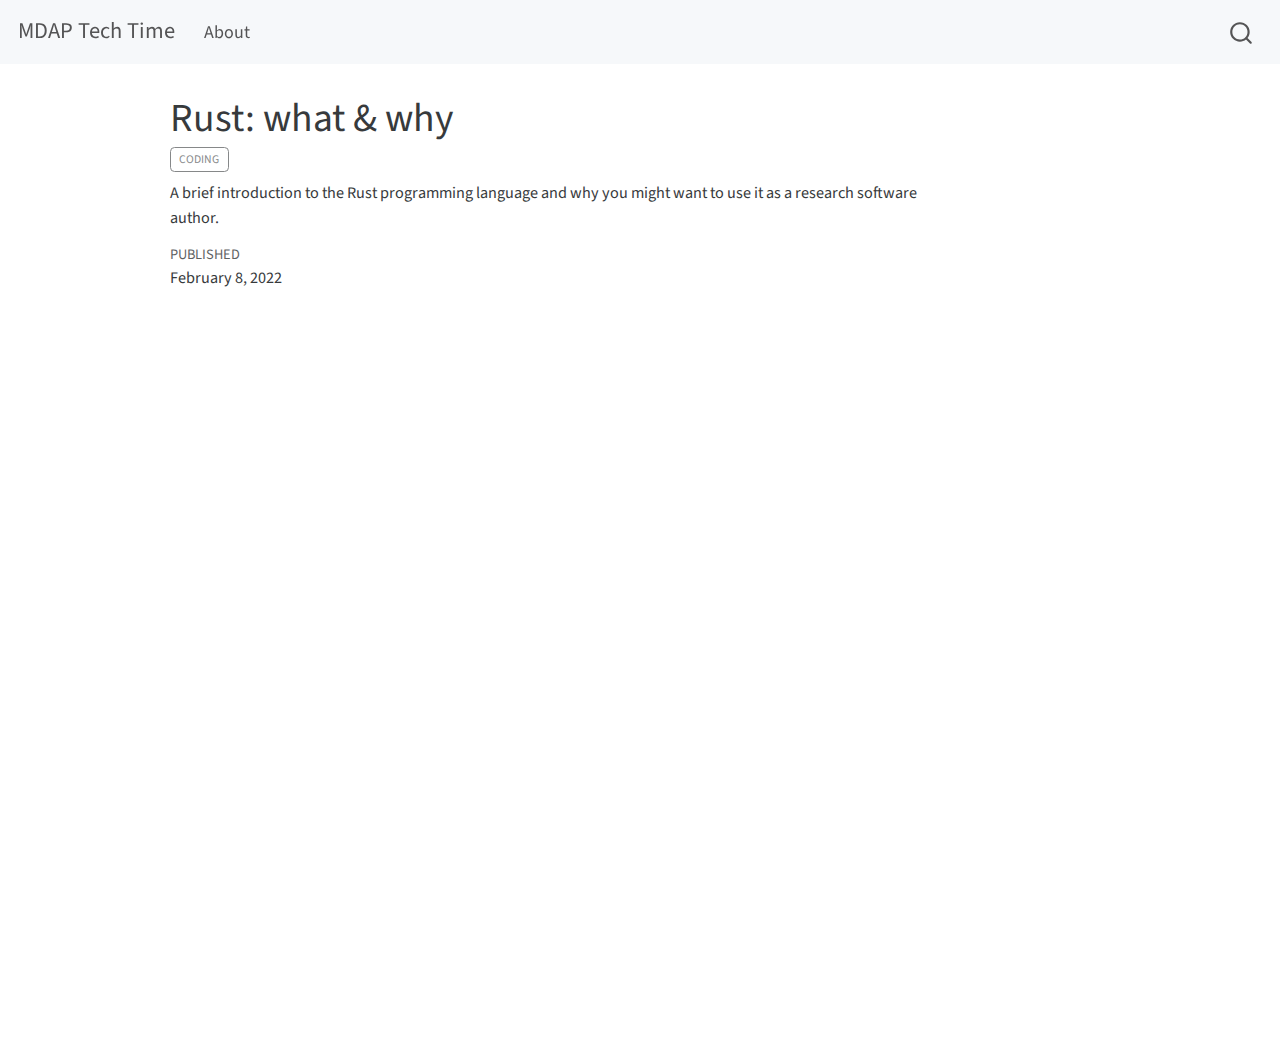
==== sessions/why-rust/index.html @ af3ea6e3 "Built site for gh-pages" ====
<!DOCTYPE html>
<html xmlns="http://www.w3.org/1999/xhtml" lang="en" xml:lang="en"><head>

<meta charset="utf-8">
<meta name="generator" content="quarto-1.0.38">

<meta name="viewport" content="width=device-width, initial-scale=1.0, user-scalable=yes">

<meta name="dcterms.date" content="2022-02-08">
<meta name="description" content="A brief introduction to the Rust programming language and why you might want to use it as a research software author.">

<title>MDAP Tech Time - Rust: what &amp; why</title>
<style>
code{white-space: pre-wrap;}
span.smallcaps{font-variant: small-caps;}
span.underline{text-decoration: underline;}
div.column{display: inline-block; vertical-align: top; width: 50%;}
div.hanging-indent{margin-left: 1.5em; text-indent: -1.5em;}
ul.task-list{list-style: none;}
</style>


<script src="../../site_libs/quarto-nav/quarto-nav.js"></script>
<script src="../../site_libs/quarto-nav/headroom.min.js"></script>
<script src="../../site_libs/clipboard/clipboard.min.js"></script>
<script src="../../site_libs/quarto-search/autocomplete.umd.js"></script>
<script src="../../site_libs/quarto-search/fuse.min.js"></script>
<script src="../../site_libs/quarto-search/quarto-search.js"></script>
<meta name="quarto:offset" content="../../">
<script src="../../site_libs/quarto-html/quarto.js"></script>
<script src="../../site_libs/quarto-html/popper.min.js"></script>
<script src="../../site_libs/quarto-html/tippy.umd.min.js"></script>
<script src="../../site_libs/quarto-html/anchor.min.js"></script>
<link href="../../site_libs/quarto-html/tippy.css" rel="stylesheet">
<link href="../../site_libs/quarto-html/quarto-syntax-highlighting.css" rel="stylesheet" id="quarto-text-highlighting-styles">
<script src="../../site_libs/bootstrap/bootstrap.min.js"></script>
<link href="../../site_libs/bootstrap/bootstrap-icons.css" rel="stylesheet">
<link href="../../site_libs/bootstrap/bootstrap.min.css" rel="stylesheet" id="quarto-bootstrap" data-mode="light">
<script id="quarto-search-options" type="application/json">{
  "location": "navbar",
  "copy-button": false,
  "collapse-after": 3,
  "panel-placement": "end",
  "type": "overlay",
  "limit": 20,
  "language": {
    "search-no-results-text": "No results",
    "search-matching-documents-text": "matching documents",
    "search-copy-link-title": "Copy link to search",
    "search-hide-matches-text": "Hide additional matches",
    "search-more-match-text": "more match in this document",
    "search-more-matches-text": "more matches in this document",
    "search-clear-button-title": "Clear",
    "search-detached-cancel-button-title": "Cancel",
    "search-submit-button-title": "Submit"
  }
}</script>


<link rel="stylesheet" href="../../styles.css">
</head>

<body class="nav-fixed">

<div id="quarto-search-results"></div>
  <header id="quarto-header" class="headroom fixed-top">
    <nav class="navbar navbar-expand-lg navbar-dark ">
      <div class="navbar-container container-fluid">
      <a class="navbar-brand" href="../../index.html">
    <span class="navbar-title">MDAP Tech Time</span>
  </a>
          <button class="navbar-toggler" type="button" data-bs-toggle="collapse" data-bs-target="#navbarCollapse" aria-controls="navbarCollapse" aria-expanded="false" aria-label="Toggle navigation" onclick="if (window.quartoToggleHeadroom) { window.quartoToggleHeadroom(); }">
  <span class="navbar-toggler-icon"></span>
</button>
          <div class="collapse navbar-collapse" id="navbarCollapse">
            <ul class="navbar-nav navbar-nav-scroll me-auto">
  <li class="nav-item">
    <a class="nav-link" href="../../about.html">About</a>
  </li>  
</ul>
              <div id="quarto-search" class="" title="Search"></div>
          </div> <!-- /navcollapse -->
      </div> <!-- /container-fluid -->
    </nav>
</header>
<!-- content -->
<div id="quarto-content" class="quarto-container page-columns page-rows-contents page-layout-article page-navbar">
<!-- sidebar -->
<!-- margin-sidebar -->
    <div id="quarto-margin-sidebar" class="sidebar margin-sidebar">
        
    </div>
<!-- main -->
<main class="content" id="quarto-document-content">

<header id="title-block-header" class="quarto-title-block default">
<div class="quarto-title">
<h1 class="title">Rust: what &amp; why</h1>
  <div class="quarto-categories">
    <div class="quarto-category">coding</div>
  </div>
  </div>

<div>
  <div class="description">
    <p>A brief introduction to the Rust programming language and why you might want to use it as a research software author.</p>
  </div>
</div>


<div class="quarto-title-meta">

    
    <div>
    <div class="quarto-title-meta-heading">Published</div>
    <div class="quarto-title-meta-contents">
      <p class="date">February 8, 2022</p>
    </div>
  </div>
    
  </div>
  

</header>

<iframe src="rust.pdf" height="100%" width="100%">
</iframe>



</main> <!-- /main -->
<script id="quarto-html-after-body" type="application/javascript">
window.document.addEventListener("DOMContentLoaded", function (event) {
  const toggleBodyColorMode = (bsSheetEl) => {
    const mode = bsSheetEl.getAttribute("data-mode");
    const bodyEl = window.document.querySelector("body");
    if (mode === "dark") {
      bodyEl.classList.add("quarto-dark");
      bodyEl.classList.remove("quarto-light");
    } else {
      bodyEl.classList.add("quarto-light");
      bodyEl.classList.remove("quarto-dark");
    }
  }
  const toggleBodyColorPrimary = () => {
    const bsSheetEl = window.document.querySelector("link#quarto-bootstrap");
    if (bsSheetEl) {
      toggleBodyColorMode(bsSheetEl);
    }
  }
  toggleBodyColorPrimary();  
  const icon = "";
  const anchorJS = new window.AnchorJS();
  anchorJS.options = {
    placement: 'right',
    icon: icon
  };
  anchorJS.add('.anchored');
  const clipboard = new window.ClipboardJS('.code-copy-button', {
    target: function(trigger) {
      return trigger.previousElementSibling;
    }
  });
  clipboard.on('success', function(e) {
    // button target
    const button = e.trigger;
    // don't keep focus
    button.blur();
    // flash "checked"
    button.classList.add('code-copy-button-checked');
    var currentTitle = button.getAttribute("title");
    button.setAttribute("title", "Copied!");
    setTimeout(function() {
      button.setAttribute("title", currentTitle);
      button.classList.remove('code-copy-button-checked');
    }, 1000);
    // clear code selection
    e.clearSelection();
  });
  function tippyHover(el, contentFn) {
    const config = {
      allowHTML: true,
      content: contentFn,
      maxWidth: 500,
      delay: 100,
      arrow: false,
      appendTo: function(el) {
          return el.parentElement;
      },
      interactive: true,
      interactiveBorder: 10,
      theme: 'quarto',
      placement: 'bottom-start'
    };
    window.tippy(el, config); 
  }
  const noterefs = window.document.querySelectorAll('a[role="doc-noteref"]');
  for (var i=0; i<noterefs.length; i++) {
    const ref = noterefs[i];
    tippyHover(ref, function() {
      let href = ref.getAttribute('href');
      try { href = new URL(href).hash; } catch {}
      const id = href.replace(/^#\/?/, "");
      const note = window.document.getElementById(id);
      return note.innerHTML;
    });
  }
  var bibliorefs = window.document.querySelectorAll('a[role="doc-biblioref"]');
  for (var i=0; i<bibliorefs.length; i++) {
    const ref = bibliorefs[i];
    const cites = ref.parentNode.getAttribute('data-cites').split(' ');
    tippyHover(ref, function() {
      var popup = window.document.createElement('div');
      cites.forEach(function(cite) {
        var citeDiv = window.document.createElement('div');
        citeDiv.classList.add('hanging-indent');
        citeDiv.classList.add('csl-entry');
        var biblioDiv = window.document.getElementById('ref-' + cite);
        if (biblioDiv) {
          citeDiv.innerHTML = biblioDiv.innerHTML;
        }
        popup.appendChild(citeDiv);
      });
      return popup.innerHTML;
    });
  }
});
</script>
</div> <!-- /content -->



</body></html>
---- site_libs/quarto-html/tippy.css ----
.tippy-box[data-animation=fade][data-state=hidden]{opacity:0}[data-tippy-root]{max-width:calc(100vw - 10px)}.tippy-box{position:relative;background-color:#333;color:#fff;border-radius:4px;font-size:14px;line-height:1.4;white-space:normal;outline:0;transition-property:transform,visibility,opacity}.tippy-box[data-placement^=top]>.tippy-arrow{bottom:0}.tippy-box[data-placement^=top]>.tippy-arrow:before{bottom:-7px;left:0;border-width:8px 8px 0;border-top-color:initial;transform-origin:center top}.tippy-box[data-placement^=bottom]>.tippy-arrow{top:0}.tippy-box[data-placement^=bottom]>.tippy-arrow:before{top:-7px;left:0;border-width:0 8px 8px;border-bottom-color:initial;transform-origin:center bottom}.tippy-box[data-placement^=left]>.tippy-arrow{right:0}.tippy-box[data-placement^=left]>.tippy-arrow:before{border-width:8px 0 8px 8px;border-left-color:initial;right:-7px;transform-origin:center left}.tippy-box[data-placement^=right]>.tippy-arrow{left:0}.tippy-box[data-placement^=right]>.tippy-arrow:before{left:-7px;border-width:8px 8px 8px 0;border-right-color:initial;transform-origin:center right}.tippy-box[data-inertia][data-state=visible]{transition-timing-function:cubic-bezier(.54,1.5,.38,1.11)}.tippy-arrow{width:16px;height:16px;color:#333}.tippy-arrow:before{content:"";position:absolute;border-color:transparent;border-style:solid}.tippy-content{position:relative;padding:5px 9px;z-index:1}
---- site_libs/quarto-html/quarto-syntax-highlighting.css ----
/* quarto syntax highlight colors */
:root {
  --quarto-hl-ot-color: #003B4F;
  --quarto-hl-at-color: #657422;
  --quarto-hl-ss-color: #20794D;
  --quarto-hl-an-color: #5E5E5E;
  --quarto-hl-fu-color: #4758AB;
  --quarto-hl-st-color: #20794D;
  --quarto-hl-cf-color: #003B4F;
  --quarto-hl-op-color: #5E5E5E;
  --quarto-hl-er-color: #AD0000;
  --quarto-hl-bn-color: #AD0000;
  --quarto-hl-al-color: #AD0000;
  --quarto-hl-va-color: #111111;
  --quarto-hl-bu-color: inherit;
  --quarto-hl-ex-color: inherit;
  --quarto-hl-pp-color: #AD0000;
  --quarto-hl-in-color: #5E5E5E;
  --quarto-hl-vs-color: #20794D;
  --quarto-hl-wa-color: #5E5E5E;
  --quarto-hl-do-color: #5E5E5E;
  --quarto-hl-im-color: #00769E;
  --quarto-hl-ch-color: #20794D;
  --quarto-hl-dt-color: #AD0000;
  --quarto-hl-fl-color: #AD0000;
  --quarto-hl-co-color: #5E5E5E;
  --quarto-hl-cv-color: #5E5E5E;
  --quarto-hl-cn-color: #8f5902;
  --quarto-hl-sc-color: #5E5E5E;
  --quarto-hl-dv-color: #AD0000;
  --quarto-hl-kw-color: #003B4F;
}

/* other quarto variables */
:root {
  --quarto-font-monospace: SFMono-Regular, Menlo, Monaco, Consolas, "Liberation Mono", "Courier New", monospace;
}

pre > code.sourceCode > span {
  color: #003B4F;
}

code span {
  color: #003B4F;
}

code.sourceCode > span {
  color: #003B4F;
}

div.sourceCode,
div.sourceCode pre.sourceCode {
  color: #003B4F;
}

code span.ot {
  color: #003B4F;
}

code span.at {
  color: #657422;
}

code span.ss {
  color: #20794D;
}

code span.an {
  color: #5E5E5E;
}

code span.fu {
  color: #4758AB;
}

code span.st {
  color: #20794D;
}

code span.cf {
  color: #003B4F;
}

code span.op {
  color: #5E5E5E;
}

code span.er {
  color: #AD0000;
}

code span.bn {
  color: #AD0000;
}

code span.al {
  color: #AD0000;
}

code span.va {
  color: #111111;
}

code span.pp {
  color: #AD0000;
}

code span.in {
  color: #5E5E5E;
}

code span.vs {
  color: #20794D;
}

code span.wa {
  color: #5E5E5E;
  font-style: italic;
}

code span.do {
  color: #5E5E5E;
  font-style: italic;
}

code span.im {
  color: #00769E;
}

code span.ch {
  color: #20794D;
}

code span.dt {
  color: #AD0000;
}

code span.fl {
  color: #AD0000;
}

code span.co {
  color: #5E5E5E;
}

code span.cv {
  color: #5E5E5E;
  font-style: italic;
}

code span.cn {
  color: #8f5902;
}

code span.sc {
  color: #5E5E5E;
}

code span.dv {
  color: #AD0000;
}

code span.kw {
  color: #003B4F;
}

.prevent-inlining {
  content: "</";
}

/*# sourceMappingURL=debc5d5d77c3f9108843748ff7464032.css.map */
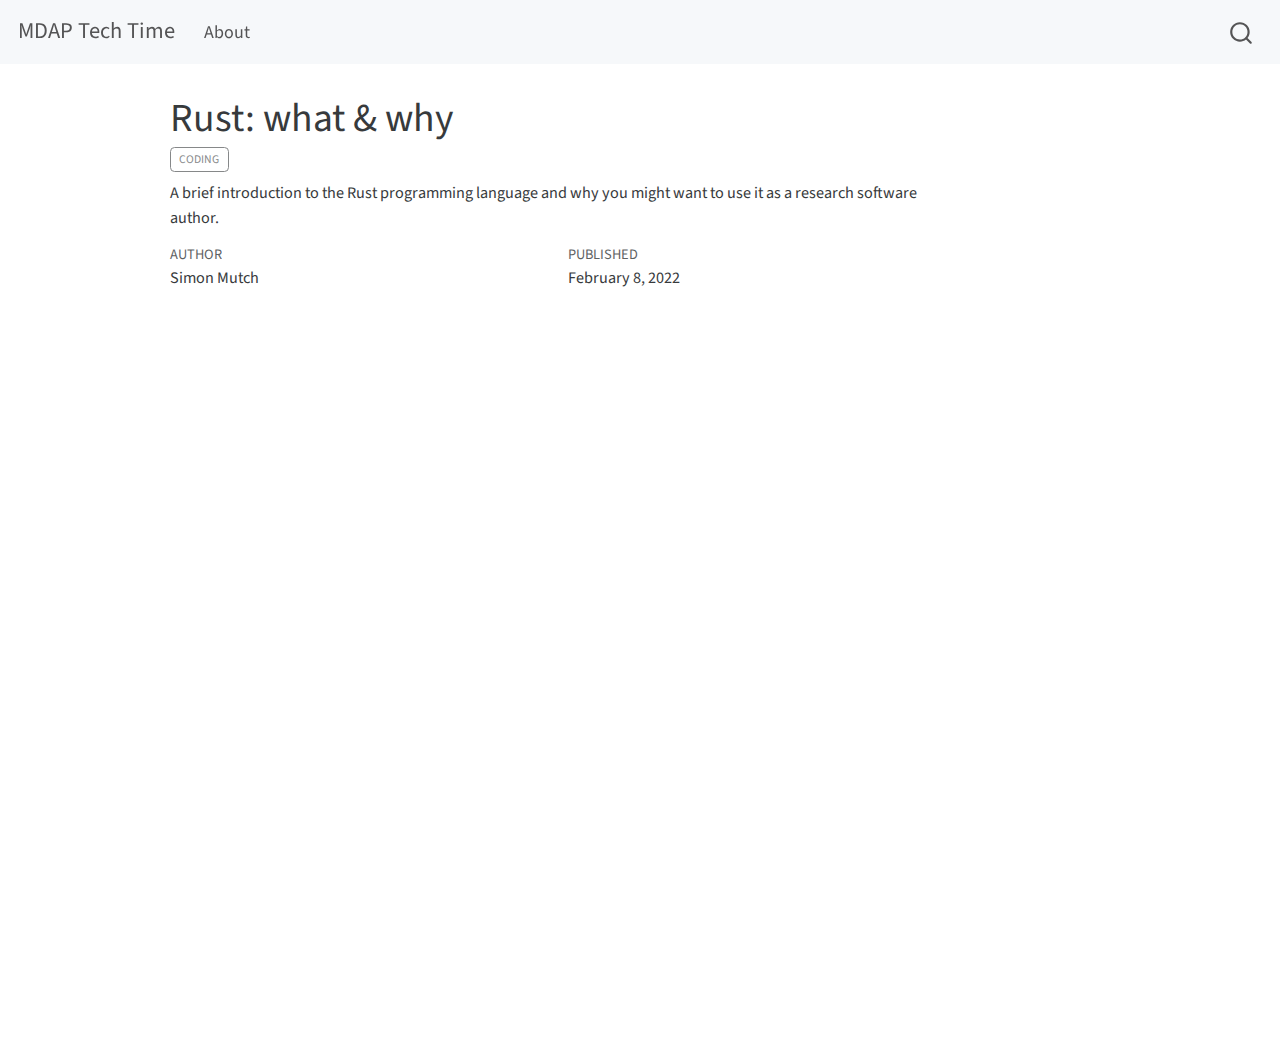
==== commit da064b40: "Built site for gh-pages" ====
--- a/sessions/why-rust/index.html
+++ b/sessions/why-rust/index.html
@@ -6,6 +6,7 @@
 
 <meta name="viewport" content="width=device-width, initial-scale=1.0, user-scalable=yes">
 
+<meta name="author" content="Simon Mutch">
 <meta name="dcterms.date" content="2022-02-08">
 <meta name="description" content="A brief introduction to the Rust programming language and why you might want to use it as a research software author.">
 
@@ -110,6 +111,12 @@
 
 <div class="quarto-title-meta">
 
+    <div>
+    <div class="quarto-title-meta-heading">Author</div>
+    <div class="quarto-title-meta-contents">
+             <p>Simon Mutch </p>
+          </div>
+  </div>
     
     <div>
     <div class="quarto-title-meta-heading">Published</div>
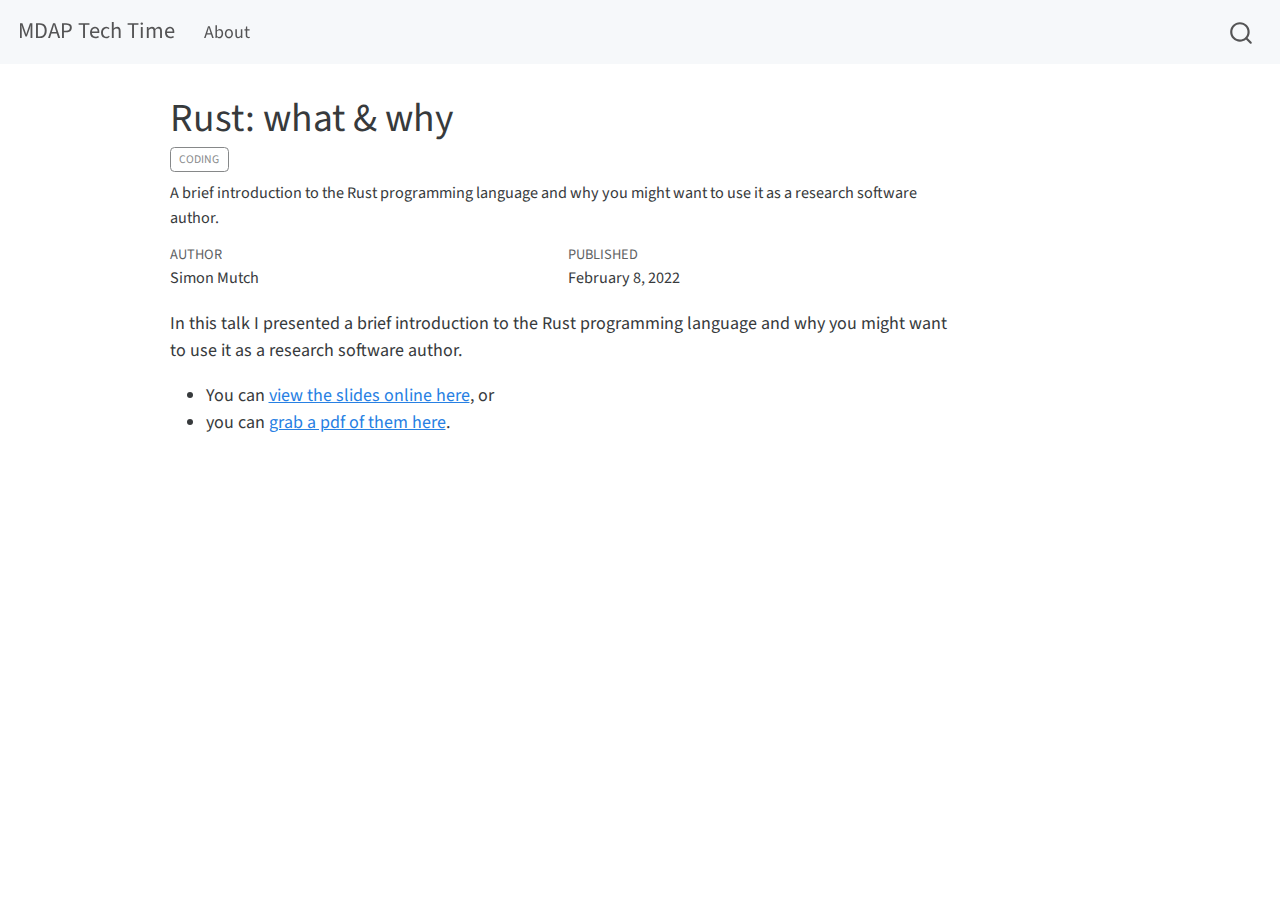
==== commit e9a2af78: "Built site for gh-pages" ====
--- a/sessions/why-rust/index.html
+++ b/sessions/why-rust/index.html
@@ -130,8 +130,11 @@
 
 </header>
 
-<iframe src="rust.pdf" height="100%" width="100%">
-</iframe>
+<p>In this talk I presented a brief introduction to the Rust programming language and why you might want to use it as a research software author.</p>
+<ul>
+<li>You can <a href="why-rust.html">view the slides online here</a>, or</li>
+<li>you can <a href="why-rust.pdf">grab a pdf of them here</a>.</li>
+</ul>
 
 
 
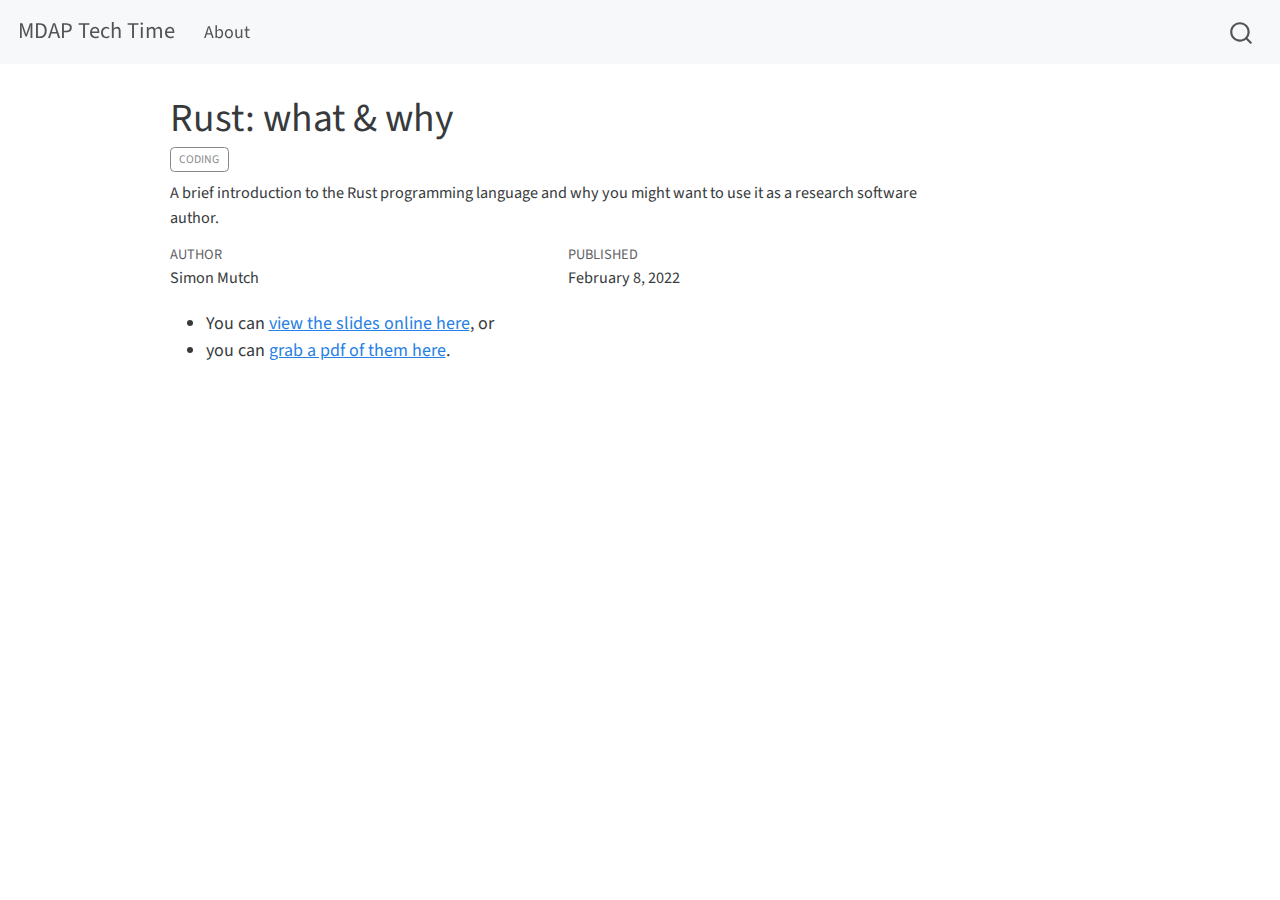
==== commit 3fa44512: "Built site for gh-pages" ====
--- a/sessions/why-rust/index.html
+++ b/sessions/why-rust/index.html
@@ -130,7 +130,6 @@
 
 </header>
 
-<p>In this talk I presented a brief introduction to the Rust programming language and why you might want to use it as a research software author.</p>
 <ul>
 <li>You can <a href="why-rust.html">view the slides online here</a>, or</li>
 <li>you can <a href="why-rust.pdf">grab a pdf of them here</a>.</li>
